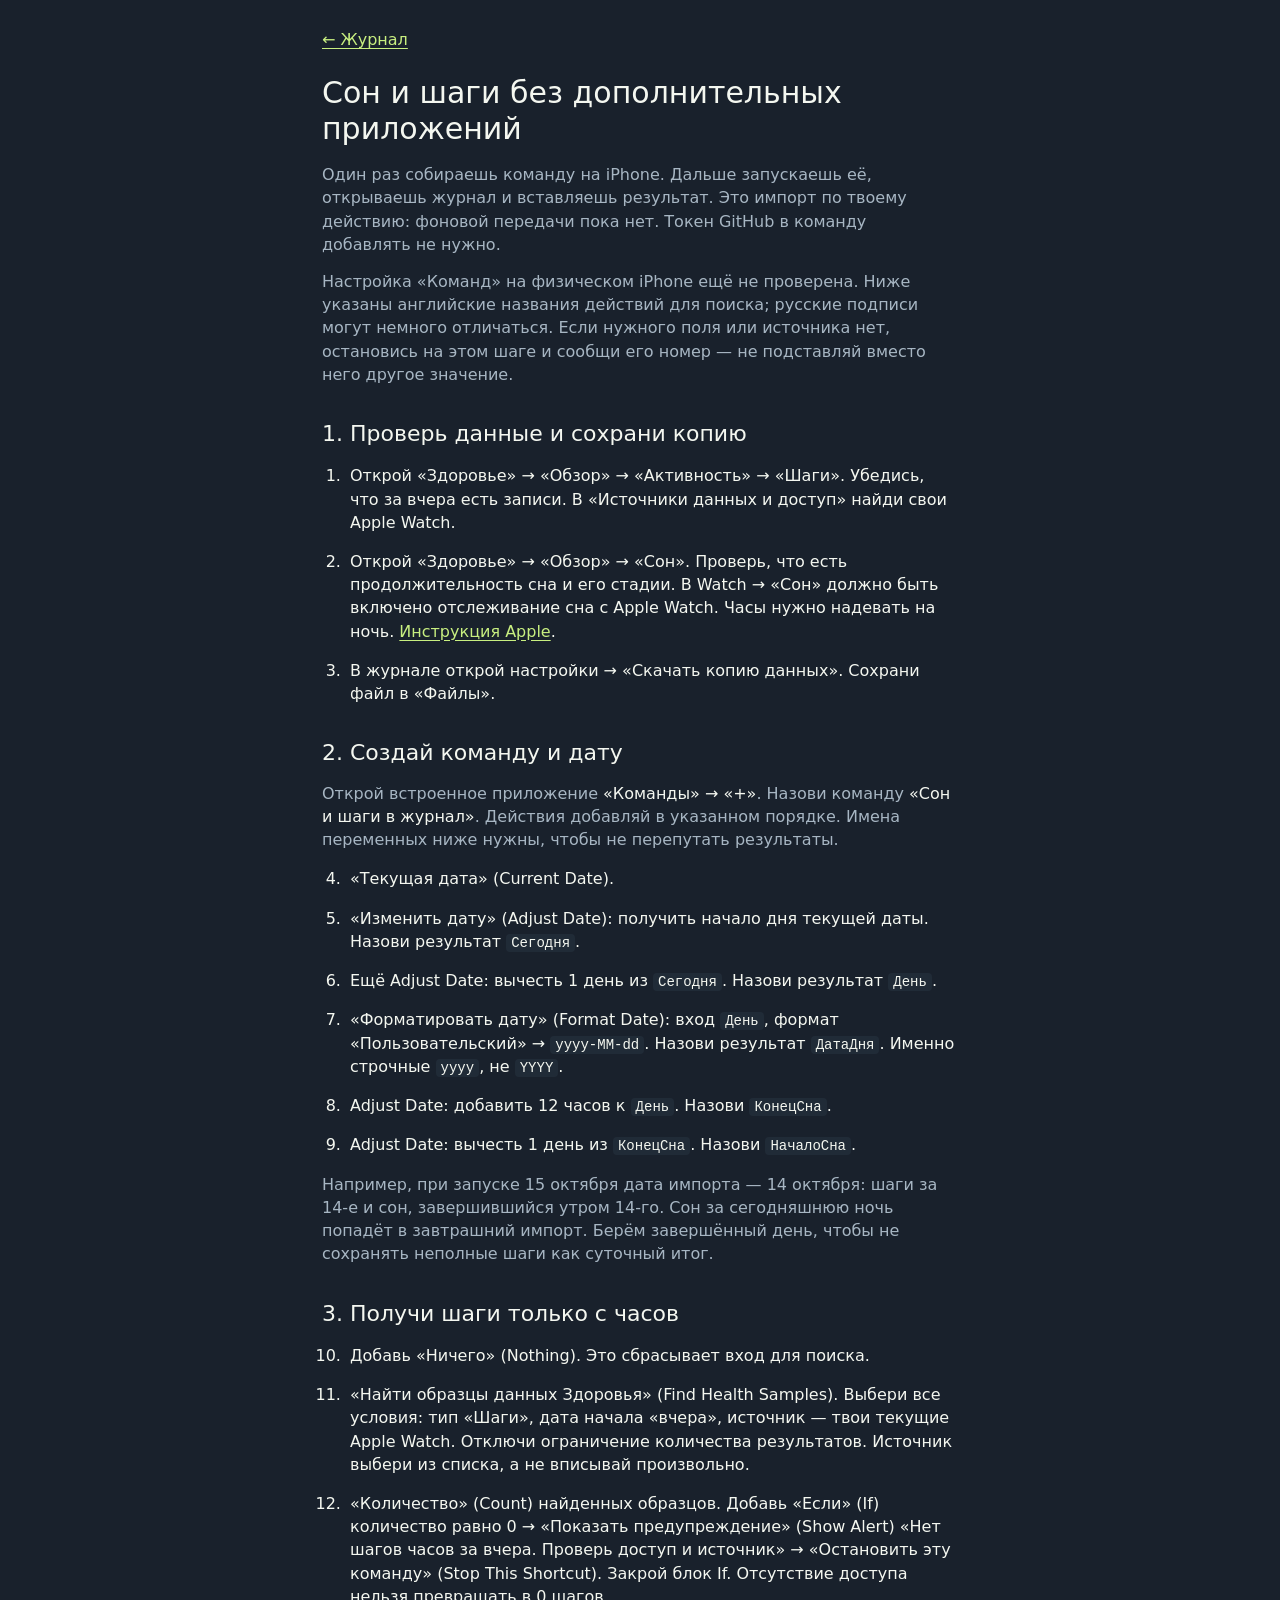
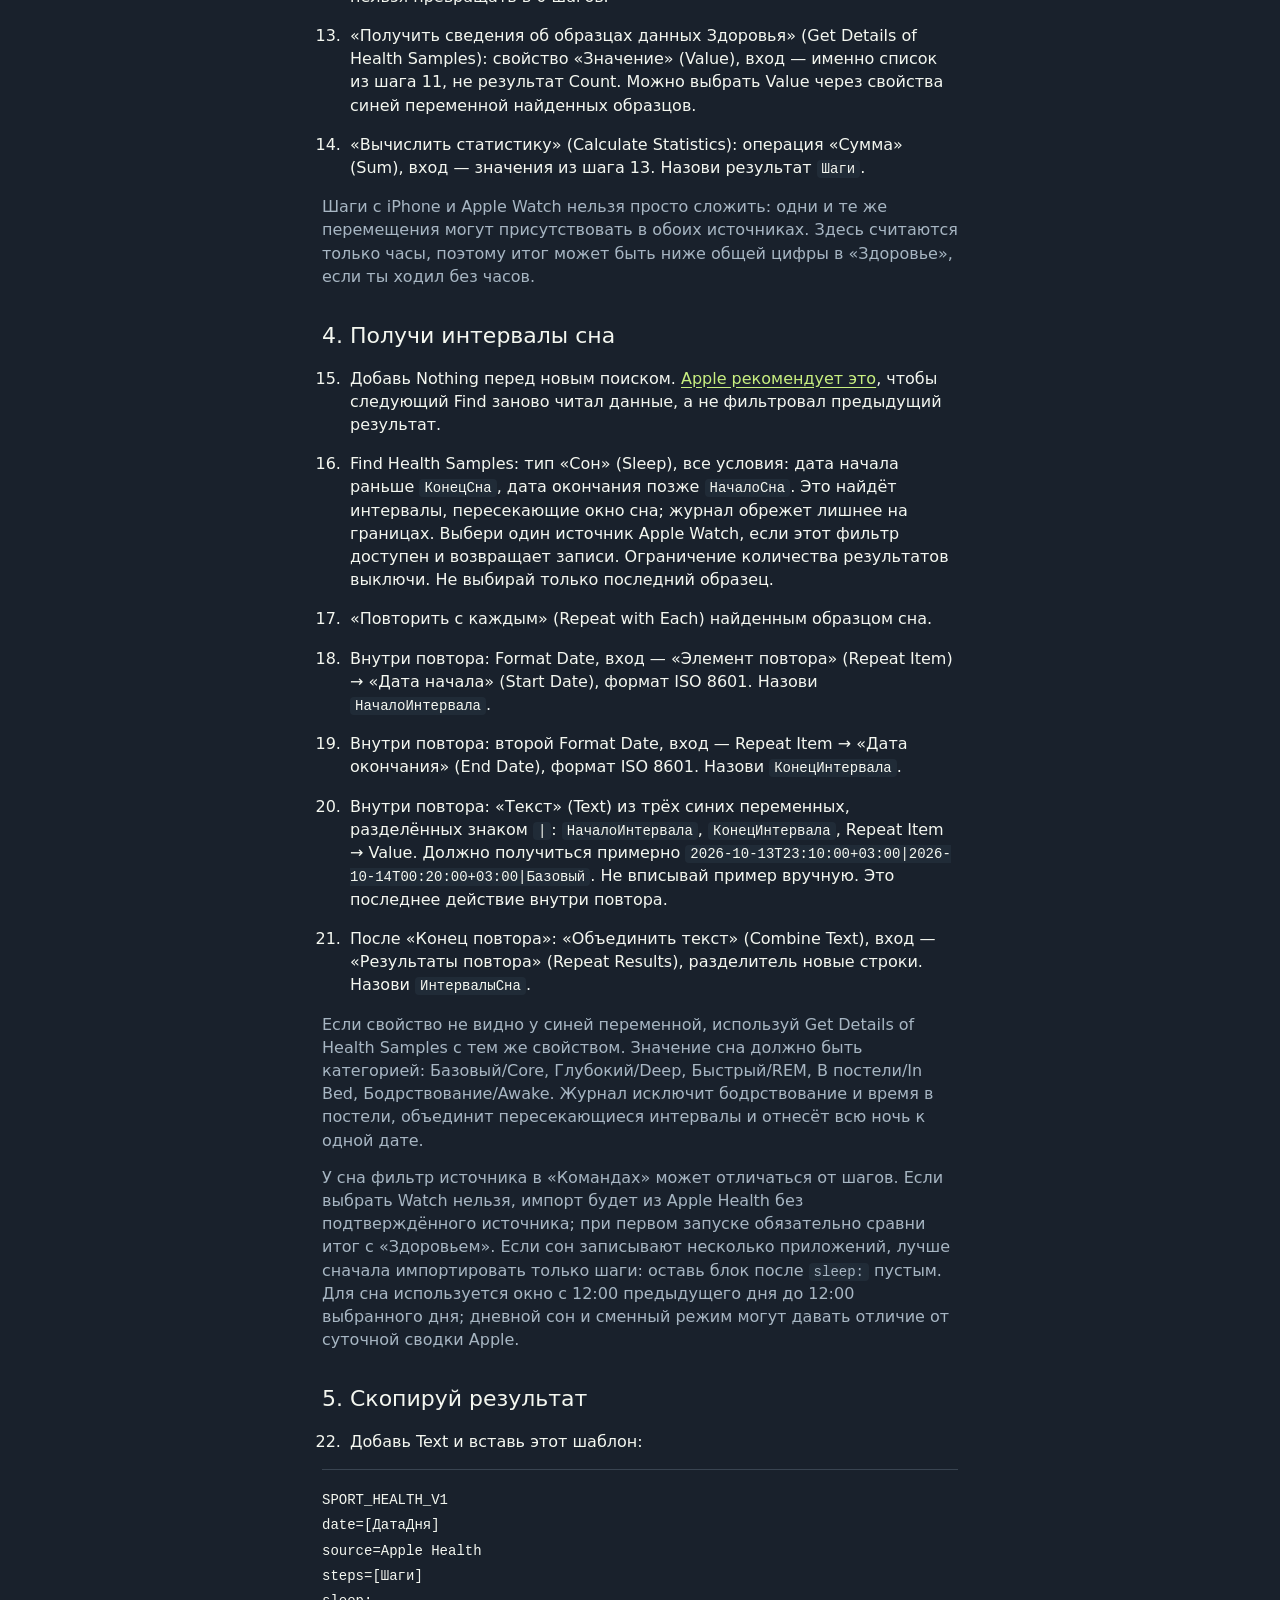
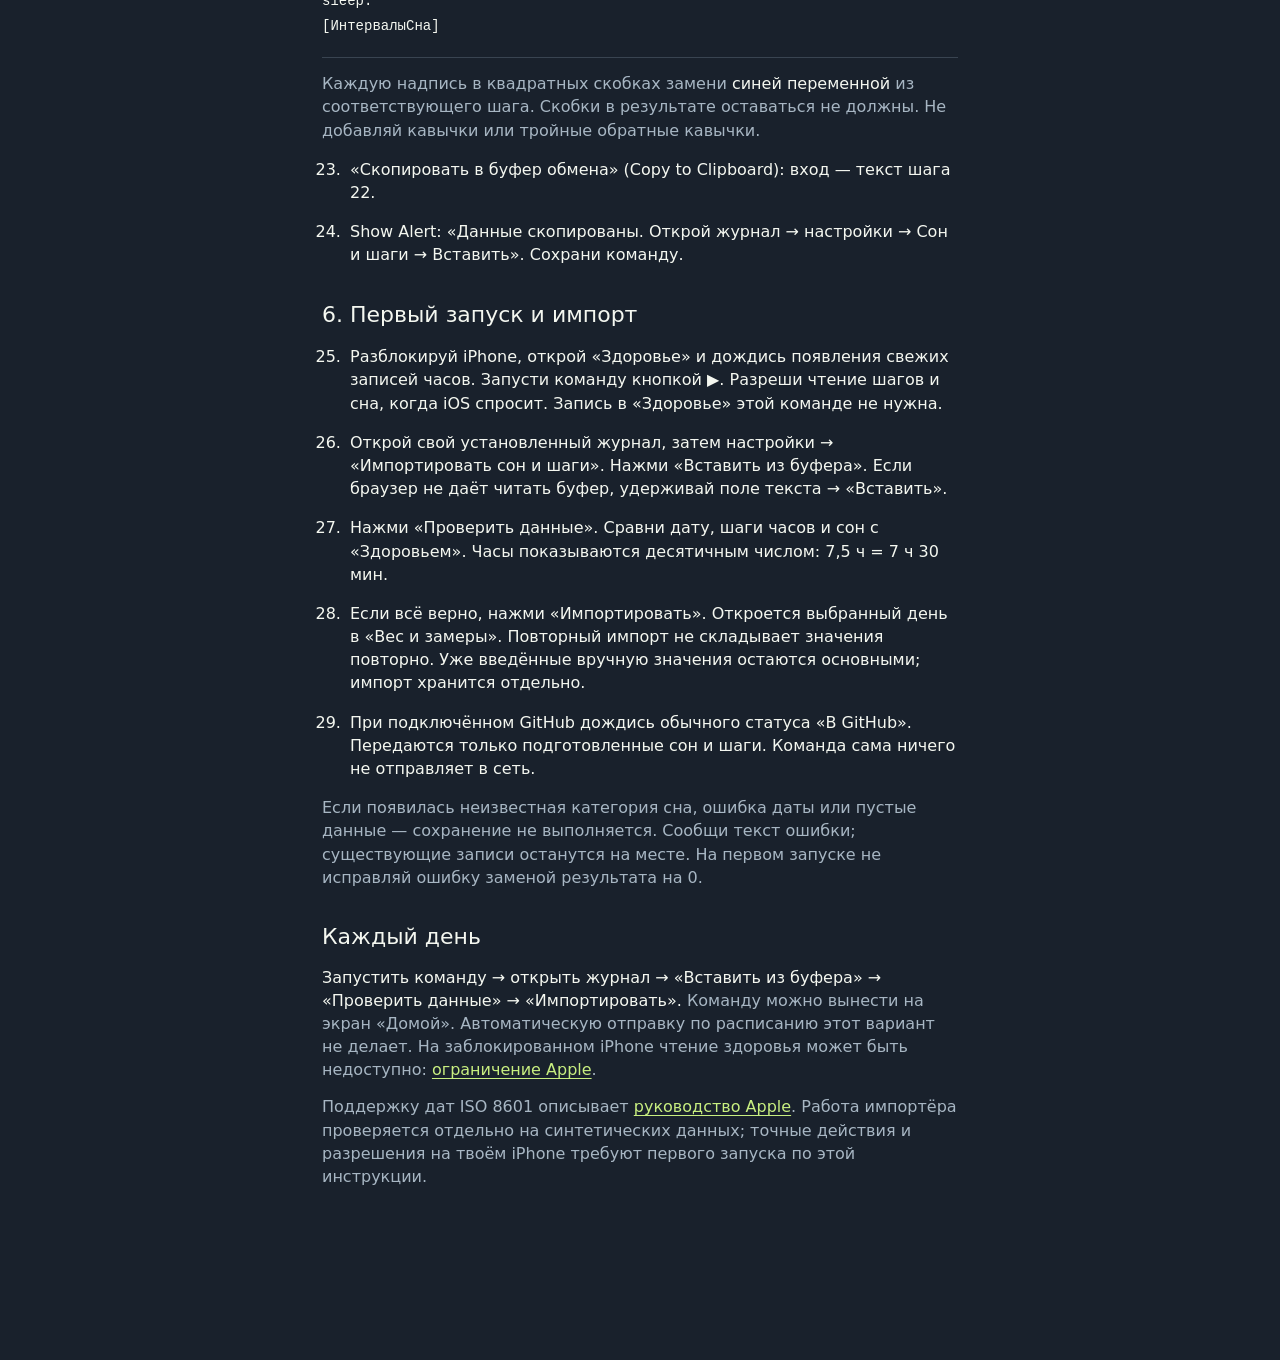
==== health-setup.html @ 88992aed "Add reviewed Apple Health sleep and steps import with iPhone setup guide" ====
<!doctype html>
<html lang="ru">
<head>
<meta charset="utf-8">
<meta name="viewport" content="width=device-width,initial-scale=1,viewport-fit=cover">
<meta name="theme-color" content="#19212c">
<meta name="referrer" content="no-referrer">
<meta http-equiv="Content-Security-Policy" content="default-src 'self'; script-src 'none'; style-src 'self'; img-src 'self'; base-uri 'none'; form-action 'none'">
<title>Сон и шаги · настройка команды</title>
<link rel="stylesheet" href="app.css?v=8">
<link rel="stylesheet" href="health-setup.css?v=8">
</head>
<body>
<main class="setup-guide">
<a href="./">← Журнал</a>
<h1>Сон и шаги без дополнительных приложений</h1>
<p>Один раз собираешь команду на iPhone. Дальше запускаешь её, открываешь журнал и вставляешь результат. Это импорт по твоему действию: фоновой передачи пока нет. Токен GitHub в команду добавлять не нужно.</p>
<p>Настройка «Команд» на физическом iPhone ещё не проверена. Ниже указаны английские названия действий для поиска; русские подписи могут немного отличаться. Если нужного поля или источника нет, остановись на этом шаге и сообщи его номер — не подставляй вместо него другое значение.</p>

<h2>1. Проверь данные и сохрани копию</h2>
<ol>
<li>Открой <b>«Здоровье» → «Обзор» → «Активность» → «Шаги»</b>. Убедись, что за вчера есть записи. В «Источники данных и доступ» найди свои Apple Watch.</li>
<li>Открой <b>«Здоровье» → «Обзор» → «Сон»</b>. Проверь, что есть продолжительность сна и его стадии. В <b>Watch → «Сон»</b> должно быть включено отслеживание сна с Apple Watch. Часы нужно надевать на ночь. <a href="https://support.apple.com/108906" target="_blank" rel="noopener noreferrer">Инструкция Apple</a>.</li>
<li>В журнале открой <b>настройки → «Скачать копию данных»</b>. Сохрани файл в «Файлы».</li>
</ol>

<h2>2. Создай команду и дату</h2>
<p>Открой встроенное приложение <b>«Команды» → «+»</b>. Назови команду <b>«Сон и шаги в журнал»</b>. Действия добавляй в указанном порядке. Имена переменных ниже нужны, чтобы не перепутать результаты.</p>
<ol start="4">
<li><b>«Текущая дата» (Current Date)</b>.</li>
<li><b>«Изменить дату» (Adjust Date)</b>: получить <b>начало дня</b> текущей даты. Назови результат <code>Сегодня</code>.</li>
<li>Ещё <b>Adjust Date</b>: вычесть <b>1 день</b> из <code>Сегодня</code>. Назови результат <code>День</code>.</li>
<li><b>«Форматировать дату» (Format Date)</b>: вход <code>День</code>, формат <b>«Пользовательский» → <code>yyyy-MM-dd</code></b>. Назови результат <code>ДатаДня</code>. Именно строчные <code>yyyy</code>, не <code>YYYY</code>.</li>
<li><b>Adjust Date</b>: добавить <b>12 часов</b> к <code>День</code>. Назови <code>КонецСна</code>.</li>
<li><b>Adjust Date</b>: вычесть <b>1 день</b> из <code>КонецСна</code>. Назови <code>НачалоСна</code>.</li>
</ol>
<p>Например, при запуске 15 октября дата импорта — 14 октября: шаги за 14-е и сон, завершившийся утром 14-го. Сон за сегодняшнюю ночь попадёт в завтрашний импорт. Берём завершённый день, чтобы не сохранять неполные шаги как суточный итог.</p>

<h2>3. Получи шаги только с часов</h2>
<ol start="10">
<li>Добавь <b>«Ничего» (Nothing)</b>. Это сбрасывает вход для поиска.</li>
<li><b>«Найти образцы данных Здоровья» (Find Health Samples)</b>. Выбери <b>все</b> условия: тип <b>«Шаги»</b>, дата начала <b>«вчера»</b>, источник — <b>твои текущие Apple Watch</b>. Отключи ограничение количества результатов. Источник выбери из списка, а не вписывай произвольно.</li>
<li><b>«Количество» (Count)</b> найденных образцов. Добавь <b>«Если» (If)</b> количество равно 0 → <b>«Показать предупреждение» (Show Alert)</b> «Нет шагов часов за вчера. Проверь доступ и источник» → <b>«Остановить эту команду» (Stop This Shortcut)</b>. Закрой блок If. Отсутствие доступа нельзя превращать в 0 шагов.</li>
<li><b>«Получить сведения об образцах данных Здоровья» (Get Details of Health Samples)</b>: свойство <b>«Значение» (Value)</b>, вход — именно список из шага 11, не результат Count. Можно выбрать Value через свойства синей переменной найденных образцов.</li>
<li><b>«Вычислить статистику» (Calculate Statistics)</b>: операция <b>«Сумма» (Sum)</b>, вход — значения из шага 13. Назови результат <code>Шаги</code>.</li>
</ol>
<p>Шаги с iPhone и Apple Watch нельзя просто сложить: одни и те же перемещения могут присутствовать в обоих источниках. Здесь считаются только часы, поэтому итог может быть ниже общей цифры в «Здоровье», если ты ходил без часов.</p>

<h2>4. Получи интервалы сна</h2>
<ol start="15">
<li>Добавь <b>Nothing</b> перед новым поиском. <a href="https://support.apple.com/guide/shortcuts/add-filter-parameters-apdbdab3433f/ios" target="_blank" rel="noopener noreferrer">Apple рекомендует это</a>, чтобы следующий Find заново читал данные, а не фильтровал предыдущий результат.</li>
<li><b>Find Health Samples</b>: тип <b>«Сон» (Sleep)</b>, <b>все</b> условия: дата начала раньше <code>КонецСна</code>, дата окончания позже <code>НачалоСна</code>. Это найдёт интервалы, пересекающие окно сна; журнал обрежет лишнее на границах. Выбери один источник Apple Watch, <b>если этот фильтр доступен и возвращает записи</b>. Ограничение количества результатов выключи. Не выбирай только последний образец.</li>
<li><b>«Повторить с каждым» (Repeat with Each)</b> найденным образцом сна.</li>
<li>Внутри повтора: <b>Format Date</b>, вход — <b>«Элемент повтора» (Repeat Item) → «Дата начала» (Start Date)</b>, формат <b>ISO 8601</b>. Назови <code>НачалоИнтервала</code>.</li>
<li>Внутри повтора: второй <b>Format Date</b>, вход — <b>Repeat Item → «Дата окончания» (End Date)</b>, формат <b>ISO 8601</b>. Назови <code>КонецИнтервала</code>.</li>
<li>Внутри повтора: <b>«Текст» (Text)</b> из трёх синих переменных, разделённых знаком <code>|</code>: <code>НачалоИнтервала</code>, <code>КонецИнтервала</code>, <b>Repeat Item → Value</b>. Должно получиться примерно <code>2026-10-13T23:10:00+03:00|2026-10-14T00:20:00+03:00|Базовый</code>. Не вписывай пример вручную. Это последнее действие внутри повтора.</li>
<li>После «Конец повтора»: <b>«Объединить текст» (Combine Text)</b>, вход — <b>«Результаты повтора» (Repeat Results)</b>, разделитель <b>новые строки</b>. Назови <code>ИнтервалыСна</code>.</li>
</ol>
<p>Если свойство не видно у синей переменной, используй Get Details of Health Samples с тем же свойством. Значение сна должно быть категорией: Базовый/Core, Глубокий/Deep, Быстрый/REM, В постели/In Bed, Бодрствование/Awake. Журнал исключит бодрствование и время в постели, объединит пересекающиеся интервалы и отнесёт всю ночь к одной дате.</p>
<p>У сна фильтр источника в «Командах» может отличаться от шагов. Если выбрать Watch нельзя, импорт будет из Apple Health без подтверждённого источника; при первом запуске обязательно сравни итог с «Здоровьем». Если сон записывают несколько приложений, лучше сначала импортировать только шаги: оставь блок после <code>sleep:</code> пустым. Для сна используется окно с 12:00 предыдущего дня до 12:00 выбранного дня; дневной сон и сменный режим могут давать отличие от суточной сводки Apple.</p>

<h2>5. Скопируй результат</h2>
<ol start="22">
<li>Добавь <b>Text</b> и вставь этот шаблон:</li>
</ol>
<pre>SPORT_HEALTH_V1
date=[ДатаДня]
source=Apple Health
steps=[Шаги]
sleep:
[ИнтервалыСна]</pre>
<p>Каждую надпись в квадратных скобках замени <b>синей переменной</b> из соответствующего шага. Скобки в результате оставаться не должны. Не добавляй кавычки или тройные обратные кавычки.</p>
<ol start="23">
<li><b>«Скопировать в буфер обмена» (Copy to Clipboard)</b>: вход — текст шага 22.</li>
<li><b>Show Alert</b>: «Данные скопированы. Открой журнал → настройки → Сон и шаги → Вставить». Сохрани команду.</li>
</ol>

<h2>6. Первый запуск и импорт</h2>
<ol start="25">
<li>Разблокируй iPhone, открой «Здоровье» и дождись появления свежих записей часов. Запусти команду кнопкой ▶. Разреши чтение шагов и сна, когда iOS спросит. Запись в «Здоровье» этой команде не нужна.</li>
<li>Открой <b>свой установленный журнал</b>, затем <b>настройки → «Импортировать сон и шаги»</b>. Нажми <b>«Вставить из буфера»</b>. Если браузер не даёт читать буфер, удерживай поле текста → «Вставить».</li>
<li>Нажми <b>«Проверить данные»</b>. Сравни дату, шаги часов и сон с «Здоровьем». Часы показываются десятичным числом: <b>7,5 ч = 7 ч 30 мин</b>.</li>
<li>Если всё верно, нажми <b>«Импортировать»</b>. Откроется выбранный день в «Вес и замеры». Повторный импорт не складывает значения повторно. Уже введённые вручную значения остаются основными; импорт хранится отдельно.</li>
<li>При подключённом GitHub дождись обычного статуса <b>«В GitHub»</b>. Передаются только подготовленные сон и шаги. Команда сама ничего не отправляет в сеть.</li>
</ol>
<p>Если появилась неизвестная категория сна, ошибка даты или пустые данные — сохранение не выполняется. Сообщи текст ошибки; существующие записи останутся на месте. На первом запуске не исправляй ошибку заменой результата на 0.</p>

<h2>Каждый день</h2>
<p><b>Запустить команду → открыть журнал → «Вставить из буфера» → «Проверить данные» → «Импортировать».</b> Команду можно вынести на экран «Домой». Автоматическую отправку по расписанию этот вариант не делает. На заблокированном iPhone чтение здоровья может быть недоступно: <a href="https://developer.apple.com/documentation/healthkit/protecting-user-privacy" target="_blank" rel="noopener noreferrer">ограничение Apple</a>.</p>
<p>Поддержку дат ISO 8601 описывает <a href="https://support.apple.com/guide/shortcuts/technical-standards-apdfd459e13d/ios" target="_blank" rel="noopener noreferrer">руководство Apple</a>. Работа импортёра проверяется отдельно на синтетических данных; точные действия и разрешения на твоём iPhone требуют первого запуска по этой инструкции.</p>
</main>
</body>
</html>
---- app.css ----
:root{
  /* Layout: one-column logbook; sticky header with the 8-week cycle strip; tab bar pinned to the bottom */
  --bg:#edf0f3; --surface:#ffffff; --surface-2:#f4f6f9; --ink:#131920; --muted:#596472; --line:#d5dbe2;
  --accent:#1f55c8; --accent-soft:#e2eafb; --on-accent:#ffffff;
  --good:#1b7a44; --good-soft:#e0f2e6; --warn:#94600f; --warn-soft:#faefd9; --bad:#b3362b;
  --seg-intro:#9fb5e8; --seg-main:#1f55c8; --seg-deload:#e0ad4f; --seg-off:#d5dbe2;
  --display:"Fira Sans Extra Condensed","Arial Narrow",system-ui,sans-serif;
  --body:"Golos Text",system-ui,-apple-system,"Segoe UI",Roboto,sans-serif;
  --radius:10px;
  color-scheme:light;
}
@media (prefers-color-scheme: dark){
  :root{
    --bg:#0e1217; --surface:#161b22; --surface-2:#1d232c; --ink:#e6ebf1; --muted:#909bab; --line:#2a323d;
    --accent:#7ea4ff; --accent-soft:#1b2741; --on-accent:#0b1020;
    --good:#58c78b; --good-soft:#14281c; --warn:#e5b45a; --warn-soft:#2b2313; --bad:#ff7d70;
    --seg-intro:#3a4f7d; --seg-main:#7ea4ff; --seg-deload:#b88a35; --seg-off:#2a323d;
    color-scheme:dark;
  }
}
*{box-sizing:border-box}
/* Keep scrolling and pinch zoom, without accidental double-tap zoom on iPhone. */
html{-webkit-text-size-adjust:100%;touch-action:manipulation}
body,button,input,textarea,select,summary{touch-action:manipulation}
body{margin:0;background:var(--bg);color:var(--ink);font-family:var(--body);font-size:15px;line-height:1.45;padding-bottom:calc(72px + env(safe-area-inset-bottom,0px));-webkit-tap-highlight-color:transparent}
h1,h2,h3,p{margin:0}
h2,h3{text-wrap:balance}
button{font:inherit;color:inherit;cursor:pointer}
button:disabled{cursor:default;opacity:.55}
input,textarea,select{font:inherit;font-size:16px;color:var(--ink)}
:focus-visible{outline:2px solid var(--accent);outline-offset:2px}
[hidden]{display:none!important}

.grow{min-width:0;flex:1}
.mt6{margin-top:6px} .mt8{margin-top:8px} .mt12{margin-top:12px}
.ink{color:var(--ink)}

.top{position:sticky;top:0;z-index:5;background:var(--bg);border-bottom:1px solid var(--line);padding-top:env(safe-area-inset-top,0px)}
.top-in{max-width:640px;margin:0 auto;padding-inline:16px;padding-block:10px;display:grid;gap:8px}
.top-row{display:flex;align-items:center;justify-content:space-between;gap:12px}
.top-side{display:flex;align-items:center;gap:8px;min-width:0;max-width:58%}
.cycle-title{font-family:var(--display);font-weight:700;font-size:23px;line-height:1.1;letter-spacing:.01em}
.cycle-sub{color:var(--muted);font-size:13px}
.status{font-size:12px;color:var(--muted);text-align:right;line-height:1.3;min-width:0}
.status.err{color:var(--bad)}
.status.warn{color:var(--warn)}
.gear{flex:none;width:40px;height:40px;border:1px solid var(--line);border-radius:var(--radius);background:var(--surface);color:var(--muted);display:grid;place-items:center}
.gear[aria-pressed="true"]{color:var(--accent);border-color:var(--accent)}
.strip{display:grid;grid-template-columns:repeat(8,minmax(0,1fr));gap:4px}
.strip span{height:8px;border-radius:2px;background:var(--seg-off)}
.strip .intro{background:var(--seg-intro)}
.strip .main{background:var(--seg-main)}
.strip .deload{background:var(--seg-deload)}
.strip .future{opacity:.35}
.strip .now{opacity:1;box-shadow:0 0 0 2px var(--bg),0 0 0 3.5px var(--ink)}

.wrap{max-width:640px;margin:0 auto;padding-inline:16px;padding-block:14px 28px;display:grid;gap:14px}
.panel{background:var(--surface);border:1px solid var(--line);border-radius:var(--radius);padding:14px}
.muted{color:var(--muted)}
.small{font-size:13px}
.sec{font-size:12px;font-weight:600;letter-spacing:.08em;text-transform:uppercase;color:var(--muted);margin-top:8px}
.sec.flush{margin:0 0 8px}
.banner{border-radius:var(--radius);padding:12px 14px;background:var(--warn-soft);color:var(--warn);font-size:14px}
.empty{padding:28px 16px;text-align:center;color:var(--muted)}
.empty b{display:block;color:var(--ink);font-family:var(--display);font-size:20px;font-weight:600;margin-bottom:4px}

.datebar{display:grid;grid-template-columns:44px minmax(0,1fr) 44px;align-items:center;gap:8px}
.icon-btn{height:44px;border:1px solid var(--line);background:var(--surface);border-radius:var(--radius);font-size:22px;line-height:1}
.datebar .d{text-align:center;min-width:0;min-height:44px;padding:4px 8px;border:1px solid transparent;border-radius:var(--radius);background:none}
.datebar .d[aria-expanded="true"]{background:var(--accent-soft);border-color:var(--accent)}
.datebar .d b{display:block;font-family:var(--display);font-weight:600;font-size:21px;line-height:1.15}
.datebar .d b::after{content:"";display:inline-block;width:7px;height:7px;margin-left:8px;vertical-align:4px;border:solid var(--accent);border-width:0 1.5px 1.5px 0;transform:rotate(45deg)}
.datebar .d[aria-expanded="true"] b::after{transform:rotate(225deg)}
.datebar .d span{font-size:12px;color:var(--muted)}
.calendar{padding:10px;display:grid;gap:8px}
.calendar-head{display:grid;grid-template-columns:44px minmax(0,1fr) 44px;align-items:center;gap:6px}
.calendar-head h2{text-align:center;font-size:16px;font-weight:600;text-transform:capitalize}
.calendar-week,.calendar-days{display:grid;grid-template-columns:repeat(7,minmax(0,1fr));gap:2px}
.calendar-week span{text-align:center;font-size:12px;color:var(--muted);padding:4px 0}
.calendar-day{min-width:0;min-height:44px;padding:4px 0;border:1px solid transparent;border-radius:8px;background:var(--surface-2);font-size:16px;font-variant-numeric:tabular-nums}
.calendar-day[aria-current="date"]{border-color:var(--accent);font-weight:600}
.calendar-day[aria-pressed="true"]{background:var(--accent);border-color:var(--accent);color:var(--on-accent);font-weight:600}
.calendar-foot{display:flex;justify-content:space-between;gap:8px}
.calendar-foot button{min-height:44px}

.field{display:grid;gap:4px;min-width:0}
.field label{font-size:11.5px;font-weight:600;letter-spacing:.06em;text-transform:uppercase;color:var(--muted)}
.big{width:100%;min-width:0;font-family:var(--display);font-weight:600;font-size:24px;line-height:1.1;font-variant-numeric:tabular-nums;padding:8px 10px;border:1px solid var(--line);border-radius:8px;background:var(--surface-2)}
.big::placeholder,.cell::placeholder{color:var(--muted);opacity:.6}
.txt{width:100%;min-width:0;font-size:16px;padding:10px;border:1px solid var(--line);border-radius:8px;background:var(--surface-2)}
.quick{display:grid;grid-template-columns:repeat(2,minmax(0,1fr));gap:12px}
.quick3{display:grid;grid-template-columns:repeat(3,minmax(0,1fr));gap:10px}
.quick3 .big{font-size:22px;padding:8px}
.run{display:grid;grid-template-columns:repeat(3,minmax(0,1fr));gap:10px}
.form{display:grid;gap:12px}
.row{display:flex;flex-wrap:wrap;gap:8px;align-items:center}
textarea{width:100%;min-width:0;padding:10px;border:1px solid var(--line);border-radius:8px;background:var(--surface);font-size:16px;resize:vertical}

.chips{display:flex;flex-wrap:wrap;gap:6px}
.chip{border:1px solid var(--line);background:var(--surface);border-radius:999px;padding:7px 13px;font-size:14px;font-weight:500}
.chip small{color:var(--muted);font-weight:400}
.chip[aria-pressed="true"]{background:var(--ink);border-color:var(--ink);color:var(--bg)}
.chip[aria-pressed="true"] small{color:var(--bg);opacity:.75}
.phase-hint{font-size:13.5px;color:var(--muted)}
.phase-hint b{color:var(--ink);font-weight:600}

.ses-head{display:flex;align-items:baseline;justify-content:space-between;gap:12px;flex-wrap:wrap}
.ses-head h2{font-family:var(--display);font-weight:700;font-size:26px;line-height:1.1}
.ses-head span{color:var(--muted);font-size:13.5px}
.exlist{list-style:none;margin:0;padding:0;background:var(--surface);border:1px solid var(--line);border-radius:var(--radius)}
.ex{padding:14px;display:grid;gap:8px}
.ex + .ex{border-top:1px solid var(--line)}
.ex-top{display:grid;grid-template-columns:30px minmax(0,1fr);gap:8px;align-items:start}
.ex-n{font-family:var(--display);font-weight:700;font-size:22px;line-height:1.05;color:var(--accent);font-variant-numeric:tabular-nums}
.ex-name h3{font-size:16px;font-weight:600;line-height:1.3}
.target{font-size:13px;color:var(--muted);font-variant-numeric:tabular-nums}
.tag{font-size:11px;font-weight:600;letter-spacing:.06em;text-transform:uppercase;color:var(--accent);margin-top:2px}
.last{font-size:12.5px;color:var(--muted);font-variant-numeric:tabular-nums}
.hint{font-size:13px;padding:6px 10px;border-radius:8px;background:var(--surface-2);color:var(--ink);justify-self:start}
.hint.up{background:var(--good-soft);color:var(--good);font-weight:500}
.hint.hold{background:var(--warn-soft);color:var(--warn)}
.sets{display:grid;gap:6px}
.set{display:grid;grid-template-columns:22px minmax(0,1fr) auto minmax(0,1fr) auto;align-items:center;gap:6px}
.set.nw{grid-template-columns:22px minmax(0,1fr) auto}
.set-n{font-size:12px;color:var(--muted);text-align:center;font-variant-numeric:tabular-nums}
.cell{width:100%;min-width:0;font-family:var(--display);font-weight:600;font-size:21px;font-variant-numeric:tabular-nums;text-align:center;padding:7px 6px;border:1px solid var(--line);border-radius:8px;background:var(--surface-2)}
.unit{font-size:12.5px;color:var(--muted);white-space:nowrap}
.ex-foot{display:flex;align-items:center;justify-content:space-between;gap:10px;flex-wrap:wrap}
.btn{border:0;background:var(--accent);color:var(--on-accent);padding:10px 16px;border-radius:8px;font-size:15px;font-weight:600}
.btn-ghost{border:1px dashed var(--line);background:none;color:var(--accent);padding:6px 12px;border-radius:8px;font-size:14px;font-weight:500}
.alt{font-size:12.5px;color:var(--muted)}
.tag.swapped{color:var(--warn)}
.swaps{margin-top:2px}
.extra{list-style:none;margin:8px 0 0;padding:0;display:grid}
.extra li{display:flex;align-items:center;justify-content:space-between;gap:10px;padding:8px 0;border-bottom:1px solid var(--line);font-size:14px}
.extra li:last-child{border-bottom:0}
.x-text{min-width:0;overflow-wrap:anywhere}
.x-text small{display:block;font-size:12px;color:var(--muted)}
.x-del{flex:none;width:34px;height:34px;border:1px solid var(--line);border-radius:8px;background:var(--surface-2);color:var(--muted);font-size:18px;line-height:1}

.tiles{display:grid;grid-template-columns:repeat(2,minmax(0,1fr));gap:8px}
@media (min-width:600px){ .tiles{grid-template-columns:repeat(4,minmax(0,1fr))} }
.cue{font-size:12.5px;line-height:1.4;color:var(--muted);border-left:2px solid var(--line);padding-left:8px}
.after{font-size:13.5px;color:var(--muted)}
.after b{color:var(--ink)}
.tile{background:var(--surface);border:1px solid var(--line);border-radius:var(--radius);padding:10px 12px;min-width:0}
.tile span{display:block;font-size:11.5px;letter-spacing:.04em;color:var(--muted)}
.tile b{display:block;font-family:var(--display);font-weight:700;font-size:26px;line-height:1.15;font-variant-numeric:tabular-nums}
.tile .good{color:var(--good)} .tile .bad{color:var(--bad)}
.chart{width:100%;height:auto;display:block}
.ch-grid{stroke:var(--line);stroke-width:1}
.ch-lbl{fill:var(--muted);font-size:11px;font-family:var(--body)}
.ch-dot{fill:var(--muted);opacity:.55}
.ch-avg{stroke:var(--accent);stroke-width:2.5;fill:none}
.ch-end{fill:var(--accent)}
.ch-endlbl{fill:var(--ink);font-size:12px;font-weight:600;font-family:var(--body)}
.legend{display:flex;gap:14px;flex-wrap:wrap;font-size:12px;color:var(--muted)}
.legend i{display:inline-block;width:14px;height:3px;background:var(--accent);vertical-align:middle;margin-right:5px;border-radius:2px}
.legend i.dot{width:7px;height:7px;border-radius:50%;background:var(--muted);opacity:.55}

.tbl{overflow-x:auto}
table{width:100%;border-collapse:collapse;font-variant-numeric:tabular-nums}
th,td{text-align:left;padding:8px 6px;border-bottom:1px solid var(--line);font-size:14px;vertical-align:top}
th{font-size:11.5px;color:var(--muted);font-weight:600;text-transform:uppercase;letter-spacing:.05em}
tr:last-child td{border-bottom:0}
td .sub{display:block;font-size:12px;color:var(--muted)}
.good-t{color:var(--good)} .bad-t{color:var(--bad)}
select{width:100%;padding:10px;border:1px solid var(--line);border-radius:8px;background:var(--surface);font-size:16px}
.list{list-style:none;margin:0;padding:0}
.list li{display:flex;justify-content:space-between;gap:12px;padding:9px 0;border-bottom:1px solid var(--line);font-size:14px}
.list li:last-child{border-bottom:0}
.list li span:last-child{color:var(--muted);text-align:right}

.phases{display:grid;grid-template-columns:2fr 5fr 1fr;gap:4px}
.phases div{border-radius:6px;padding:8px;font-size:12.5px;min-width:0}
.phases .intro{background:var(--accent-soft)}
.phases .main{background:var(--accent);color:var(--on-accent)}
.phases .deload{background:var(--warn-soft);color:var(--warn)}
.phases b{display:block;font-family:var(--display);font-size:16px;font-weight:600}
.rules{margin:0;padding-left:20px;display:grid;gap:6px;font-size:14px}
code{font-size:13px;background:var(--surface-2);padding:1px 5px;border-radius:4px;overflow-wrap:anywhere}

.tabs{position:fixed;left:0;right:0;bottom:0;z-index:6;background:var(--surface);border-top:1px solid var(--line);padding-bottom:env(safe-area-inset-bottom,0px)}
.tabs-in{max-width:640px;margin:0 auto;display:grid;grid-template-columns:repeat(5,minmax(0,1fr))}
.tabs button{border:0;background:none;color:var(--muted);font-size:13px;font-weight:600;padding:16px 2px;min-height:54px}

/* food */
.nut-sum{display:grid;gap:10px}
.meter{display:grid;gap:5px}
.meter-top{display:flex;align-items:baseline;gap:6px;font-size:13px}
.meter-top span:first-child{flex:1;color:var(--muted)}
.meter-top b{font-family:var(--display);font-size:20px;font-weight:700;font-variant-numeric:tabular-nums}
.meter-track{height:8px;border-radius:4px;background:var(--surface-2);border:1px solid var(--line);overflow:hidden}
.meter-track i{display:block;height:100%;width:0;background:var(--accent);border-radius:4px}
.meter-track i.over{background:var(--warn)}
.meals{list-style:none;margin:0;padding:0;background:var(--surface);border:1px solid var(--line);border-radius:var(--radius)}
.meal{padding:14px;display:grid;gap:8px}
.meal + .meal{border-top:1px solid var(--line)}
.meal h3,.panel h3{font-family:var(--display);font-size:21px;font-weight:700;line-height:1.1}
.opts{display:grid;gap:6px}
.opt{display:grid;gap:2px;text-align:left;border:1px solid var(--line);background:var(--surface-2);border-radius:8px;padding:9px 11px;font-size:14px;line-height:1.35}
.opt small{color:var(--muted);font-size:12px;font-variant-numeric:tabular-nums}
.opt[aria-pressed="true"]{border-color:var(--good);background:var(--good-soft)}
.opt[aria-pressed="true"] small{color:var(--good)}
.other{display:grid;gap:8px;padding-top:2px}
.two{display:grid;grid-template-columns:repeat(2,minmax(0,1fr));gap:8px}
.supps{list-style:none;margin:8px 0 0;padding:0;display:grid}
.supps li{padding:8px 0;border-bottom:1px solid var(--line)}
.supps li:last-child{border-bottom:0}
.check{display:grid;grid-template-columns:26px minmax(0,1fr);gap:10px;align-items:start;width:100%;text-align:left;border:0;background:none;padding:2px 0;font-size:14px}
.check .box{width:22px;height:22px;border:2px solid var(--line);border-radius:6px;margin-top:1px}
.check[aria-pressed="true"] .box{background:var(--good);border-color:var(--good);box-shadow:inset 0 0 0 3px var(--surface)}
.check em{font-style:normal;font-size:12px;color:var(--muted)}
.s-when{display:block;font-size:12.5px;color:var(--muted)}
details{margin:4px 0 0 36px}
summary{font-size:12.5px;color:var(--accent);cursor:pointer}
details p{margin-top:4px}
.week7{display:grid;grid-template-columns:repeat(7,minmax(0,1fr));gap:4px}
.w7{display:grid;justify-items:center;gap:2px;padding:6px 2px;border-radius:6px;background:var(--surface-2);font-variant-numeric:tabular-nums;min-width:0}
.w7 span{font-size:11px;color:var(--muted);white-space:nowrap}
.w7 b{font-family:var(--display);font-size:17px;font-weight:600}
.w7 small{font-size:10px;color:var(--warn);white-space:nowrap;overflow:hidden;max-width:100%}
.w7.full{background:var(--good-soft)} .w7.full b{color:var(--good)}
.w7.most{background:var(--accent-soft)}
.w7.low{background:var(--warn-soft)} .w7.low b{color:var(--warn)}
.tabs button[aria-selected="true"]{color:var(--accent);box-shadow:inset 0 2.5px 0 var(--accent)}

@media (max-width:380px){
  .run{grid-template-columns:repeat(2,minmax(0,1fr))}
}
@media (prefers-reduced-motion:reduce){*{transition:none!important;animation:none!important}}

/* Night Lime: one continuous journal, with the existing data and editing controls. */
:root{
  --bg:#19212c;--surface:#19212c;--surface-2:#202b37;--ink:#f4f7f0;--muted:#a7b6c3;--line:#394451;
  --accent:#c8ef80;--accent-soft:#303d2b;--on-accent:#213014;
  --good:#c8ef80;--good-soft:#303d2b;--warn:#f0c38e;--warn-soft:#3b3024;--bad:#ffaaa5;
  --seg-intro:#9cb479;--seg-main:#c8ef80;--seg-deload:#f0c38e;--seg-off:#394451;
  --display:system-ui,-apple-system,"Segoe UI",sans-serif;--body:system-ui,-apple-system,"Segoe UI",sans-serif;
  color-scheme:dark;
}
body{font-size:16px;padding-bottom:calc(90px + env(safe-area-inset-bottom,0px))}
.top-in,.wrap,.tabs-in{max-width:600px}
.top-in{padding:10px 22px;gap:0}
.top{position:relative}
.cycle-title{font-size:14px;line-height:1.4;font-weight:500;letter-spacing:.02em;color:var(--accent)}
.cycle-sub{font-size:11px;line-height:1.4;margin-top:2px}
.top-side{max-width:52%;gap:3px}
.status{font-size:11px;overflow-wrap:anywhere;display:-webkit-box;-webkit-line-clamp:3;-webkit-box-orient:vertical;overflow:hidden}
.gear{width:44px;height:44px;border:0;border-radius:0;background:none}
.strip{display:none}
.wrap{padding:22px 22px 32px;gap:22px}
.panel{border:0;border-radius:0;padding:16px 0;background:none;border-bottom:1px solid var(--line)}
.panel h3,.meal h3{font-size:18px;line-height:1.3;font-weight:500}
.ses-head h2{font-size:28px;font-weight:500;letter-spacing:-.7px}
.ses-head span{font-size:12px}
.sec{font-size:12px;font-weight:500;letter-spacing:.04em;text-transform:none}
.icon-btn{display:grid;place-items:center;width:44px;border:0;background:none;border-radius:0}
.datebar{border-bottom:1px solid var(--line);padding-bottom:15px;gap:4px}
.datebar .d{padding:4px 0;border:0;border-radius:0}
.datebar .d b{font-size:17px;font-weight:500;display:flex;justify-content:center;align-items:center;gap:8px}
.datebar .d b::after{display:none}
.datebar .d svg{width:17px;height:17px;color:var(--muted);flex:none}
.datebar .d span{display:block;margin-top:3px}
.datebar .d[aria-expanded="true"]{background:none;color:var(--accent)}
.calendar{padding:4px 0 18px;margin-inline:-10px;border-bottom:1px solid var(--line);gap:6px}
.calendar-day{background:none;border-radius:50%;border-color:transparent}
.calendar-day[aria-current="date"]{border-color:var(--line)}
.calendar-day[aria-pressed="true"]{border-color:var(--accent)}
.chips{gap:4px 15px}
.chip{min-height:44px;border:0;border-radius:0;background:none;padding:8px 0;color:var(--muted);font-size:14px}
.chip[aria-pressed="true"]{color:var(--accent);background:none;border-bottom:2px solid var(--accent)}
.chip[aria-pressed="true"] small{color:var(--muted);opacity:1}
.field label{font-size:12px;font-weight:400;letter-spacing:0;text-transform:none}
.big,.txt,.cell,textarea,select{min-height:44px;border:0;border-bottom:1px solid var(--line);border-radius:0;background:none;padding:9px 2px;font-weight:400}
.big{font-size:24px}
.txt,textarea,select{font-size:16px}
select{background:var(--bg)}
.quick3 .big{padding:8px 2px}
.exlist,.meals{background:none;border:0;border-radius:0}
.ex{padding:22px 0;gap:11px;border-top:1px solid var(--line)}
.ex-top{grid-template-columns:24px minmax(0,1fr);gap:7px}
.ex-n{font-size:16px;font-weight:400;line-height:1.3}
.ex-name h3{font-weight:500;font-size:17px}
.target,.last{font-size:12px}
.hint{padding:5px 0;background:none;border-radius:0;font-size:13px}
.hint.up,.hint.hold{background:none;font-weight:400}
.cue{font-size:12px}
.set{gap:7px;min-height:50px}
.cell{font-size:22px;min-height:46px;padding:7px 2px}
.btn{font-weight:500;min-height:48px;border-radius:8px}
.btn-ghost,.text-button{min-height:44px;border:0;border-radius:0;padding:8px 0;background:none;color:var(--accent);font-size:14px;font-weight:400}
.btn-ghost + .btn-ghost{margin-left:10px}
.row{gap:8px 18px}
.ex-foot{gap:16px}
.opt{border:0;border-bottom:1px solid var(--line);border-radius:0;background:none;padding:12px 0;min-height:44px}
.opt[aria-pressed="true"]{background:none;border-color:var(--accent);color:var(--accent)}
.meal{padding:20px 0;gap:12px}
.meal-options{margin:0}
.meal-options summary{min-height:44px;padding:12px 0;color:var(--muted)}
.meal-options .opts{margin-top:4px}
.meal-selected{font-size:14px;color:var(--ink)}
.other{gap:14px}
.meter-top b{font-weight:500;font-size:24px}
.meter-track{height:4px;border:0;background:var(--surface-2)}
.meter-track i{border-radius:0}
.nut-sum{gap:18px}
.tiles{gap:22px}
.tile{padding:12px 0;border:0;border-bottom:1px solid var(--line);border-radius:0;background:none}
.tile b{font-size:29px;font-weight:400}
.tile span{font-size:12px;letter-spacing:0}
.w7{background:none;border-radius:0;padding:8px 0}
.w7.full,.w7.most,.w7.low{background:none}
.phases{grid-template-columns:repeat(3,minmax(0,1fr));gap:12px}
.phases div{border-radius:0;padding:10px 0;background:none;color:var(--muted);border-top:3px solid var(--line);font-size:12px}
.phases .intro,.phases .main,.phases .deload{background:none;color:var(--muted)}
.phases .intro{border-color:var(--seg-intro)}
.phases .main{border-color:var(--accent)}
.phases .deload{border-color:var(--warn)}
.phases b{font-size:14px;font-weight:500;color:var(--ink);overflow-wrap:anywhere}
.check{min-height:44px;padding:9px 0}
.check .box{border-radius:50%}
.x-del{min-width:44px;min-height:44px;border:0;background:none}
.tabs{background:var(--bg)}
.tabs-in{grid-template-columns:repeat(3,minmax(0,1fr));padding:7px 12px 9px}
.tabs button{font-weight:400;min-height:56px;padding:5px 2px;display:flex;align-items:center;justify-content:center;flex-direction:column;gap:5px;font-size:12px;position:relative}
.tabs button[aria-selected="true"]{box-shadow:none}
.tabs button[aria-selected="true"]::after{content:"";position:absolute;bottom:0;left:calc(50% - 10px);width:20px;height:2px;background:var(--accent)}
.overview-title h2{font-size:32px;font-weight:500;letter-spacing:-1px;line-height:1.15;margin:8px 0}
.eyebrow{font-size:12px;color:var(--muted)}
.overview-section{margin-top:4px}
.section-line{display:flex;justify-content:space-between;align-items:center;gap:12px;margin-bottom:6px}
.section-line h3{font-size:17px;font-weight:500}
.section-line .text-button{font-size:13px}
.result-list{margin-top:6px}
.result-row{display:flex;align-items:center;justify-content:space-between;gap:18px;border:0;border-bottom:1px solid var(--line);background:none;text-align:left;width:100%;padding:15px 0;min-height:60px}
.result-row>span:first-child{min-width:0;overflow-wrap:anywhere}
.result-row small{display:block;font-size:12px;color:var(--muted);font-weight:400;margin-top:3px}
.result-value{flex-shrink:0;text-align:right;font-weight:500;font-variant-numeric:tabular-nums;max-width:48%}
.overview-metrics{display:grid;grid-template-columns:1fr 1fr;gap:22px;padding:6px 0 22px;border-bottom:1px solid var(--line)}
.overview-metrics strong{display:block;font-size:32px;letter-spacing:-.7px;font-weight:400;line-height:1.2;margin:7px 0}
.overview-metrics strong small{font-size:14px;color:var(--muted);margin-left:5px}
.overview-start{width:100%;text-align:left;padding:15px 17px;min-height:52px}
.overview-link{width:100%;display:flex;justify-content:space-between;align-items:center;gap:16px;padding:15px 0;min-height:52px;background:none;border:0;border-bottom:1px solid var(--line);text-align:left;font-size:14px}
.overview-link>span:last-child{font-size:12px;color:var(--accent);flex-shrink:0}
.overview-link small{display:block;color:var(--muted);font-size:12px;margin-top:3px}
.back-link{display:flex;align-items:center;gap:8px;justify-self:start;min-height:44px;border:0;background:none;color:var(--accent);padding:0;font-size:14px}
.health-provenance{font-size:11px;line-height:1.4;overflow-wrap:anywhere}
.health-preview-values{margin:14px 0;display:grid;gap:12px}
.health-preview-values>div{display:grid;grid-template-columns:68px minmax(0,1fr);gap:12px}
.health-preview-values dt{font-size:13px;color:var(--muted)}
.health-preview-values dd{margin:0;overflow-wrap:anywhere;font-variant-numeric:tabular-nums}
.health-preview-values dd small{display:block;font-size:12px;color:var(--muted);margin-top:4px}
.health-import-error{color:var(--bad)}
#health-json{overflow-wrap:anywhere}
@media(max-width:360px){.wrap{padding-inline:16px}.top-in{padding-inline:16px}.top-side{max-width:50%}.calendar{margin-inline:-16px}.datebar .d b{font-size:15px}.overview-title h2{font-size:29px}.result-row{gap:10px}.result-value{font-size:15px}}
---- health-setup.css ----
.setup-guide{max-width:680px;margin:0 auto;padding:28px 22px 70px;overflow-wrap:anywhere}
.setup-guide h1{font-size:30px;font-weight:500;line-height:1.2;margin:24px 0 16px}
.setup-guide h2{font-size:22px;font-weight:500;margin:34px 0 14px;line-height:1.3}
.setup-guide p{margin:14px 0;color:var(--muted)}
.setup-guide b{color:var(--ink);font-weight:500}
.setup-guide a{color:var(--accent);text-underline-offset:3px}
.setup-guide ol{padding-left:24px}
.setup-guide li{margin:16px 0;padding-left:4px}
.setup-guide pre{font:14px/1.8 ui-monospace,monospace;white-space:pre-wrap;padding:18px 0;border-block:1px solid var(--line)}
.setup-guide code{font-size:14px;box-decoration-break:clone}
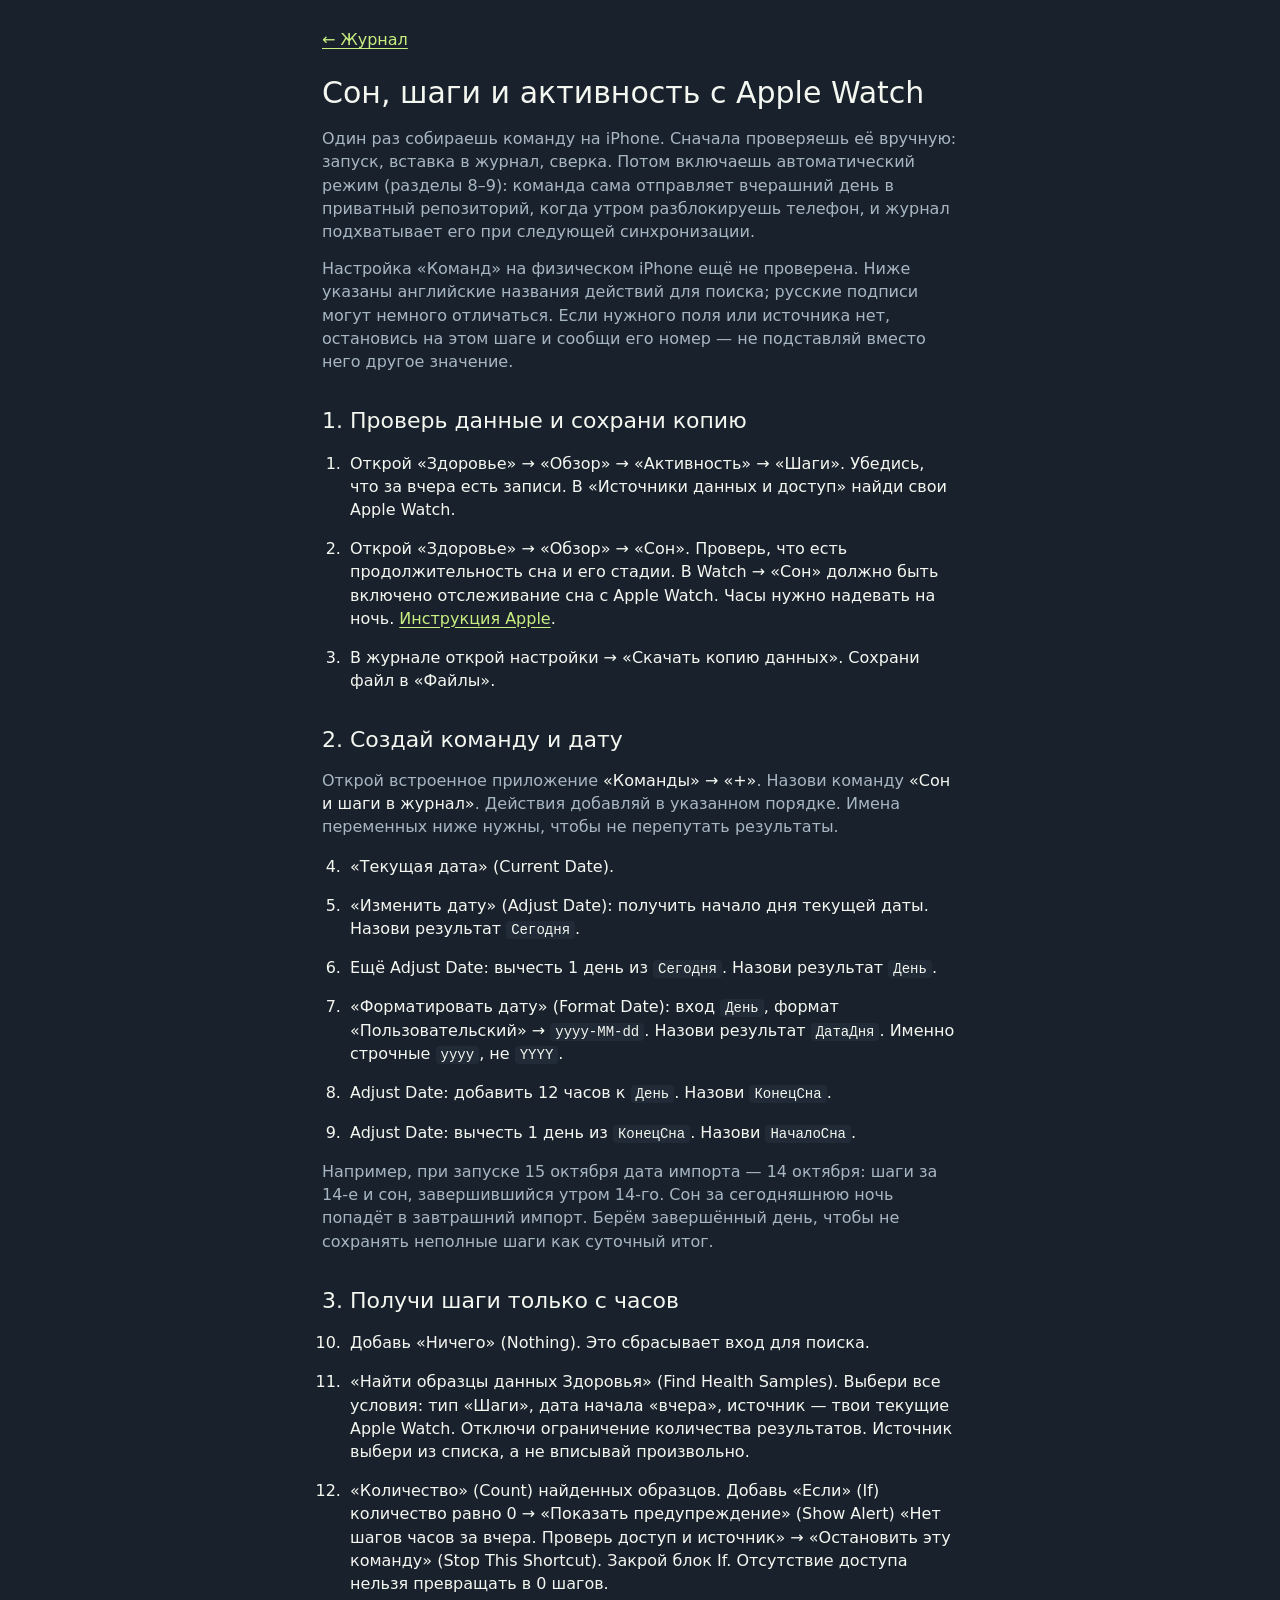
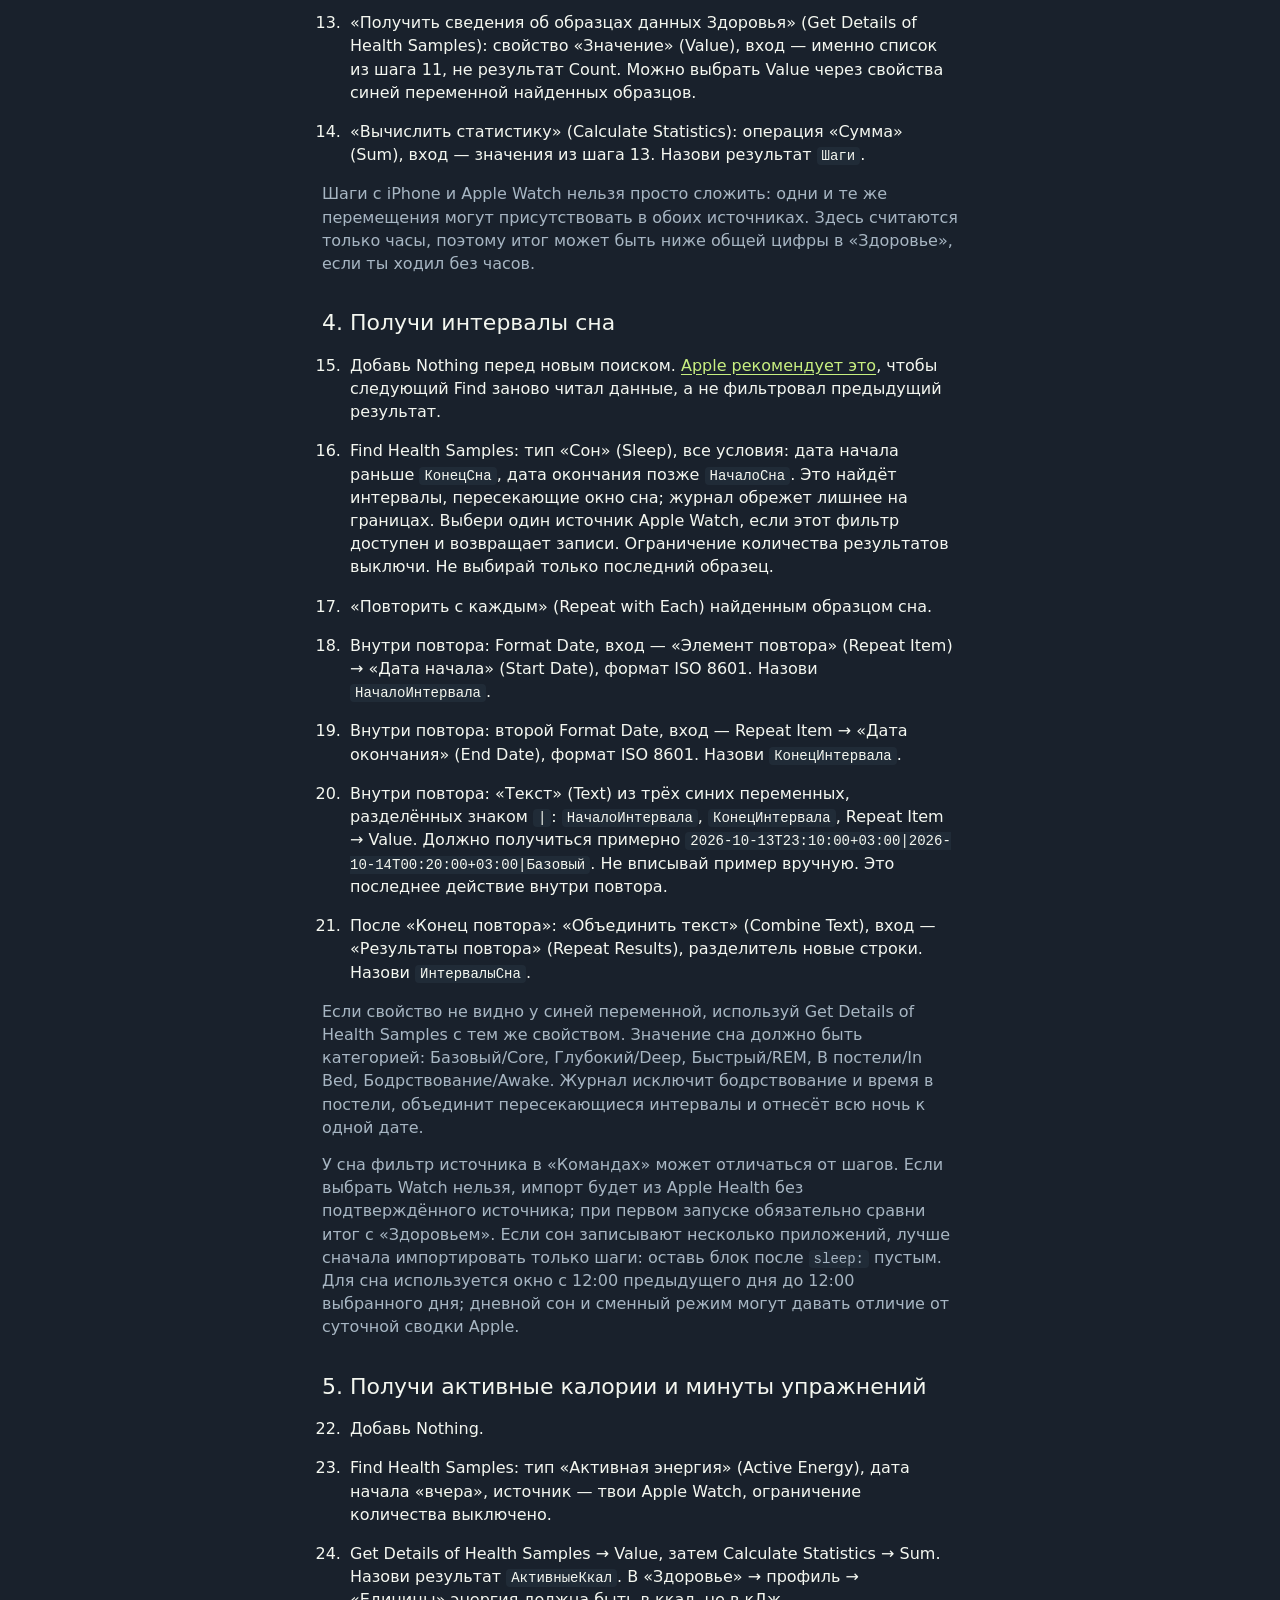
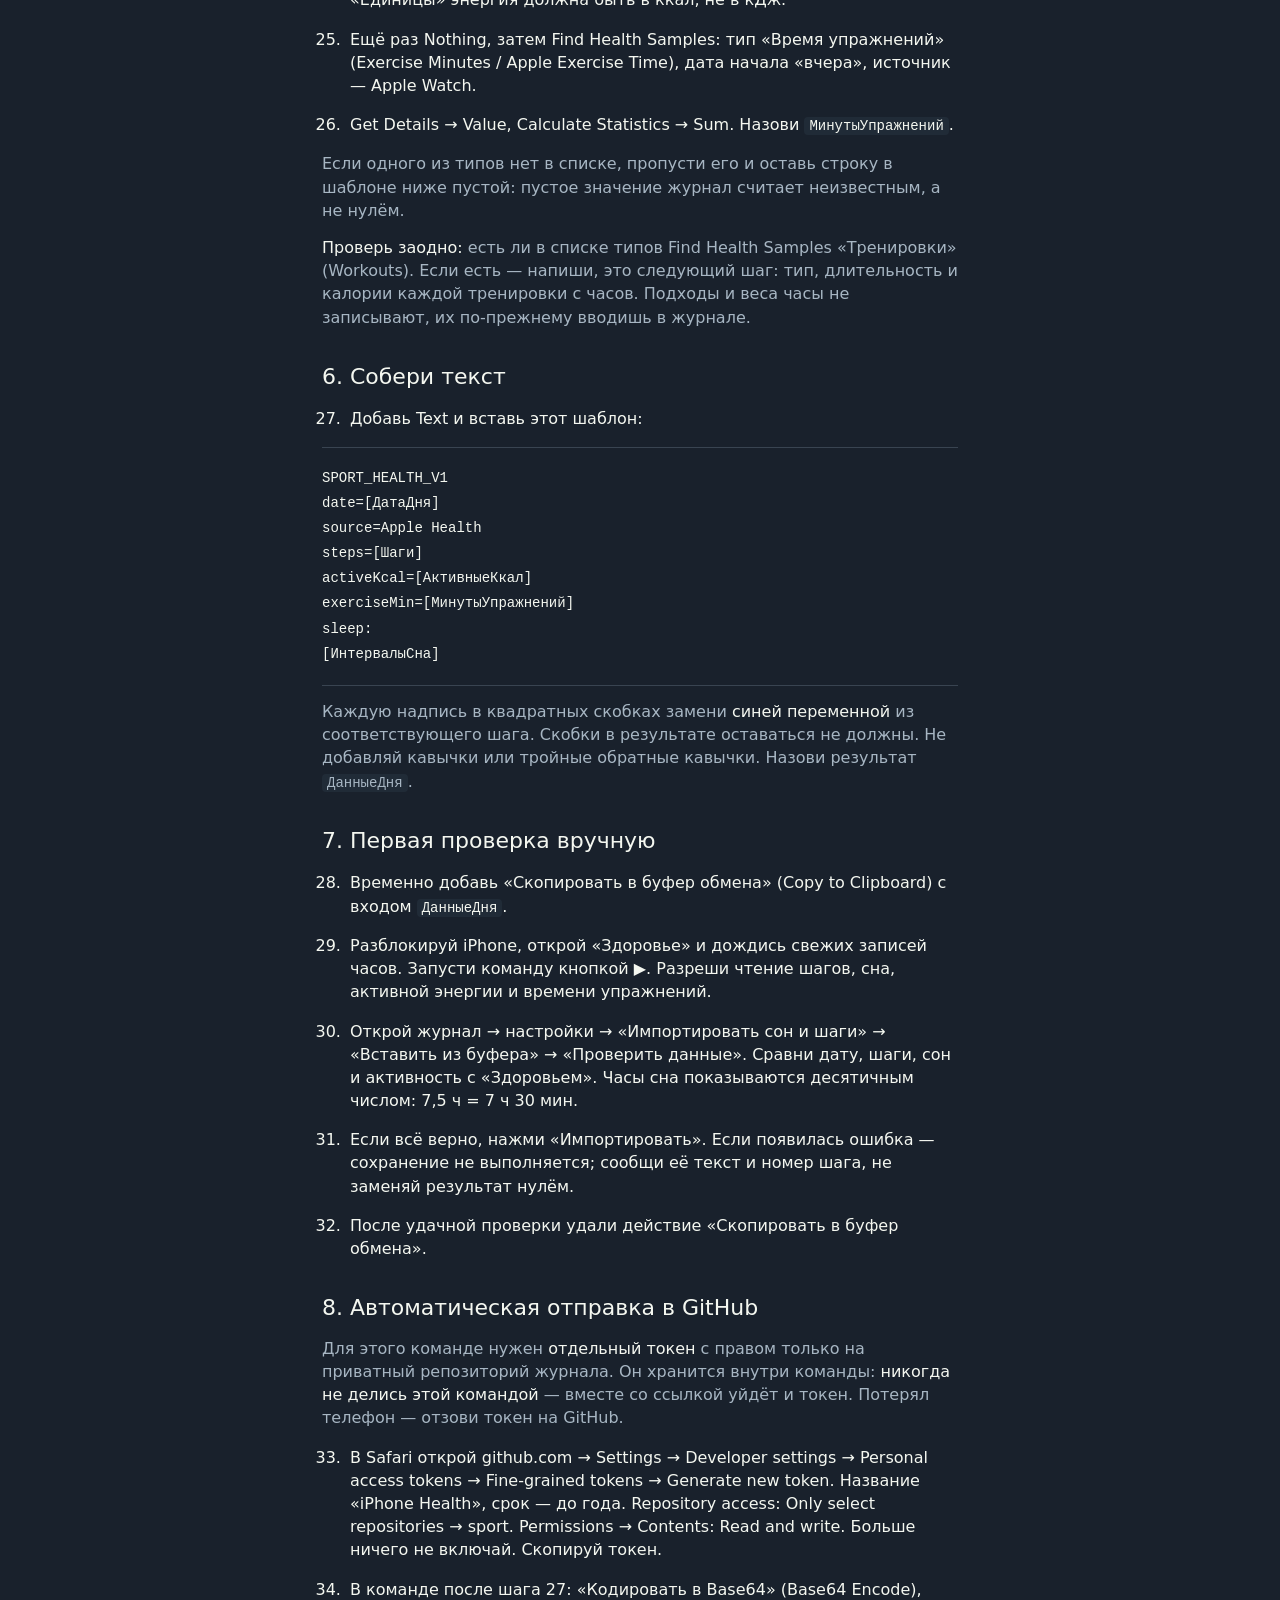
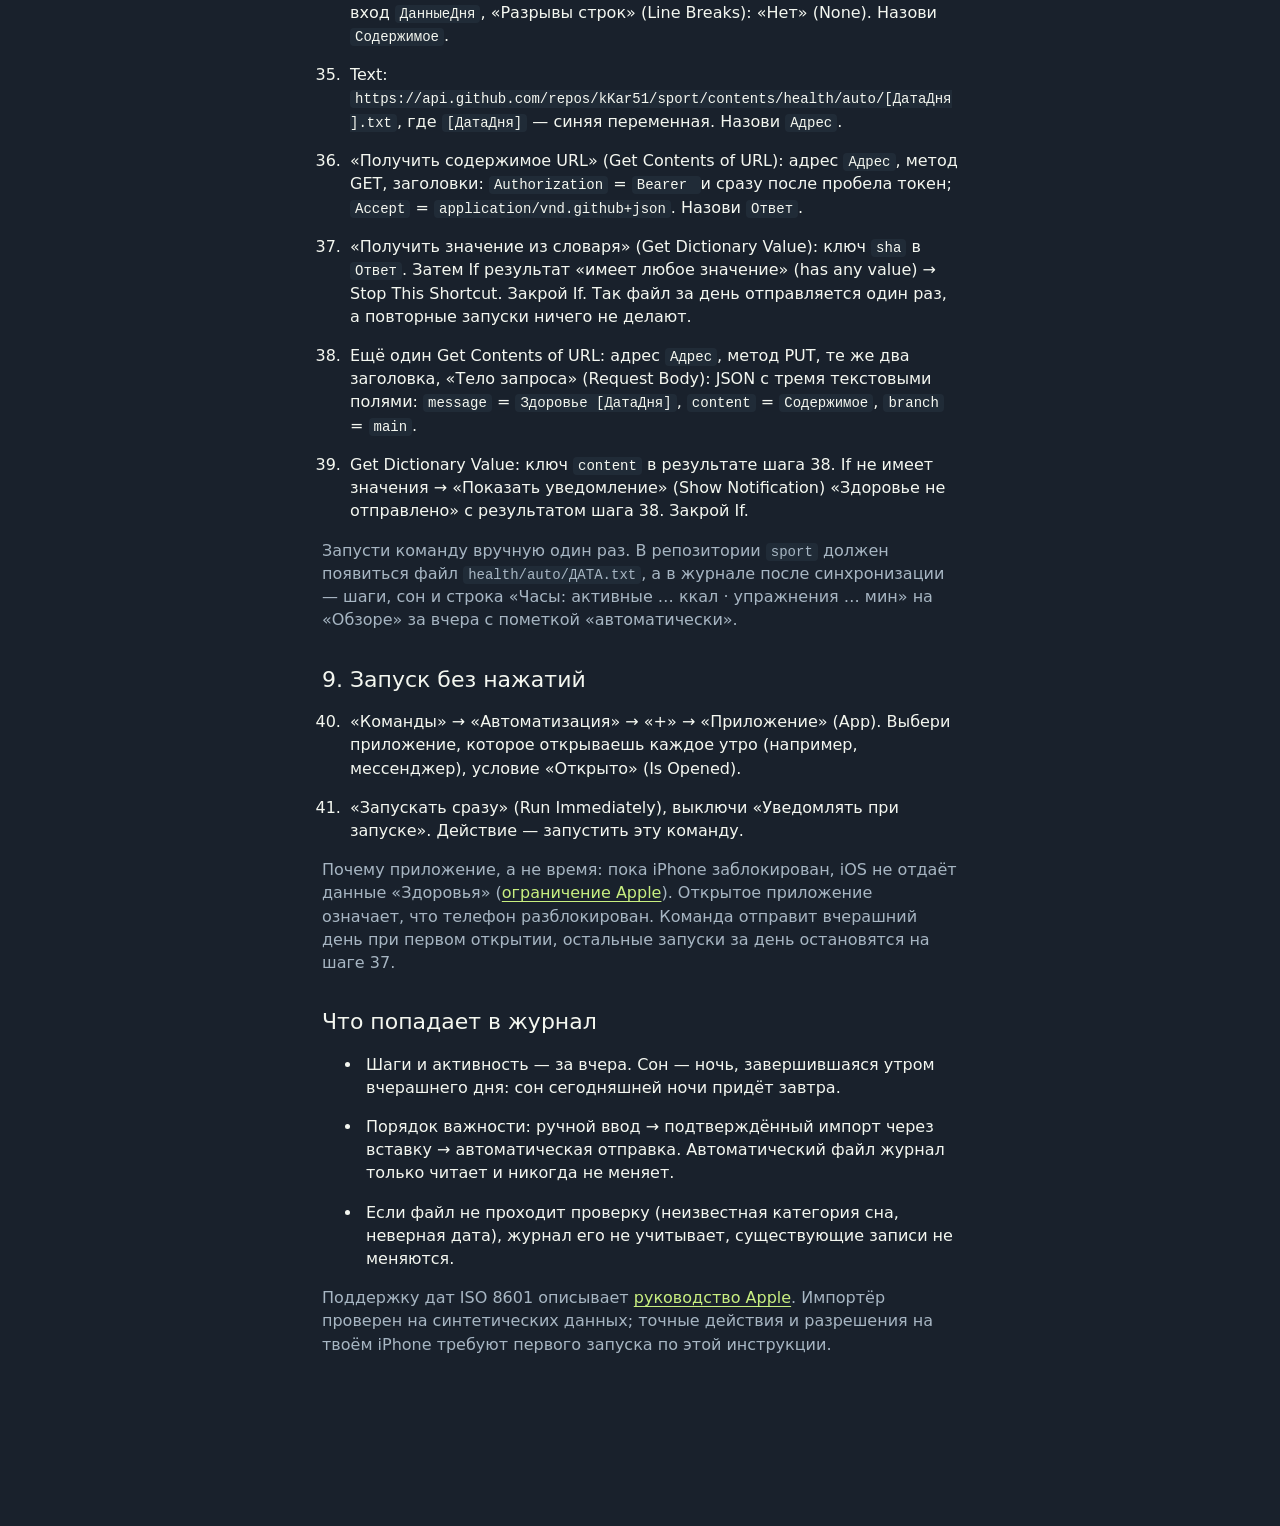
==== commit 067bda0c: "Activity from Apple Watch and automatic upload from the iPhone shortcut Shortcut text accepts option" ====
--- a/health-setup.html
+++ b/health-setup.html
@@ -6,15 +6,15 @@
 <meta name="theme-color" content="#19212c">
 <meta name="referrer" content="no-referrer">
 <meta http-equiv="Content-Security-Policy" content="default-src 'self'; script-src 'none'; style-src 'self'; img-src 'self'; base-uri 'none'; form-action 'none'">
-<title>Сон и шаги · настройка команды</title>
+<title>Apple Watch · настройка команды</title>
 <link rel="stylesheet" href="app.css?v=8">
 <link rel="stylesheet" href="health-setup.css?v=8">
 </head>
 <body>
 <main class="setup-guide">
 <a href="./">← Журнал</a>
-<h1>Сон и шаги без дополнительных приложений</h1>
-<p>Один раз собираешь команду на iPhone. Дальше запускаешь её, открываешь журнал и вставляешь результат. Это импорт по твоему действию: фоновой передачи пока нет. Токен GitHub в команду добавлять не нужно.</p>
+<h1>Сон, шаги и активность с Apple Watch</h1>
+<p>Один раз собираешь команду на iPhone. Сначала проверяешь её вручную: запуск, вставка в журнал, сверка. Потом включаешь автоматический режим (разделы 8–9): команда сама отправляет вчерашний день в приватный репозиторий, когда утром разблокируешь телефон, и журнал подхватывает его при следующей синхронизации.</p>
 <p>Настройка «Команд» на физическом iPhone ещё не проверена. Ниже указаны английские названия действий для поиска; русские подписи могут немного отличаться. Если нужного поля или источника нет, остановись на этом шаге и сообщи его номер — не подставляй вместо него другое значение.</p>
 
 <h2>1. Проверь данные и сохрани копию</h2>
@@ -59,35 +59,67 @@
 <p>Если свойство не видно у синей переменной, используй Get Details of Health Samples с тем же свойством. Значение сна должно быть категорией: Базовый/Core, Глубокий/Deep, Быстрый/REM, В постели/In Bed, Бодрствование/Awake. Журнал исключит бодрствование и время в постели, объединит пересекающиеся интервалы и отнесёт всю ночь к одной дате.</p>
 <p>У сна фильтр источника в «Командах» может отличаться от шагов. Если выбрать Watch нельзя, импорт будет из Apple Health без подтверждённого источника; при первом запуске обязательно сравни итог с «Здоровьем». Если сон записывают несколько приложений, лучше сначала импортировать только шаги: оставь блок после <code>sleep:</code> пустым. Для сна используется окно с 12:00 предыдущего дня до 12:00 выбранного дня; дневной сон и сменный режим могут давать отличие от суточной сводки Apple.</p>
 
-<h2>5. Скопируй результат</h2>
+<h2>5. Получи активные калории и минуты упражнений</h2>
 <ol start="22">
+<li>Добавь <b>Nothing</b>.</li>
+<li><b>Find Health Samples</b>: тип <b>«Активная энергия» (Active Energy)</b>, дата начала <b>«вчера»</b>, источник — твои Apple Watch, ограничение количества выключено.</li>
+<li><b>Get Details of Health Samples → Value</b>, затем <b>Calculate Statistics → Sum</b>. Назови результат <code>АктивныеКкал</code>. В «Здоровье» → профиль → «Единицы» энергия должна быть в <b>ккал</b>, не в кДж.</li>
+<li>Ещё раз <b>Nothing</b>, затем <b>Find Health Samples</b>: тип <b>«Время упражнений» (Exercise Minutes / Apple Exercise Time)</b>, дата начала <b>«вчера»</b>, источник — Apple Watch.</li>
+<li><b>Get Details → Value</b>, <b>Calculate Statistics → Sum</b>. Назови <code>МинутыУпражнений</code>.</li>
+</ol>
+<p>Если одного из типов нет в списке, пропусти его и оставь строку в шаблоне ниже пустой: пустое значение журнал считает неизвестным, а не нулём.</p>
+<p><b>Проверь заодно:</b> есть ли в списке типов Find Health Samples «Тренировки» (Workouts). Если есть — напиши, это следующий шаг: тип, длительность и калории каждой тренировки с часов. Подходы и веса часы не записывают, их по-прежнему вводишь в журнале.</p>
+
+<h2>6. Собери текст</h2>
+<ol start="27">
 <li>Добавь <b>Text</b> и вставь этот шаблон:</li>
 </ol>
 <pre>SPORT_HEALTH_V1
 date=[ДатаДня]
 source=Apple Health
 steps=[Шаги]
+activeKcal=[АктивныеКкал]
+exerciseMin=[МинутыУпражнений]
 sleep:
 [ИнтервалыСна]</pre>
-<p>Каждую надпись в квадратных скобках замени <b>синей переменной</b> из соответствующего шага. Скобки в результате оставаться не должны. Не добавляй кавычки или тройные обратные кавычки.</p>
-<ol start="23">
-<li><b>«Скопировать в буфер обмена» (Copy to Clipboard)</b>: вход — текст шага 22.</li>
-<li><b>Show Alert</b>: «Данные скопированы. Открой журнал → настройки → Сон и шаги → Вставить». Сохрани команду.</li>
+<p>Каждую надпись в квадратных скобках замени <b>синей переменной</b> из соответствующего шага. Скобки в результате оставаться не должны. Не добавляй кавычки или тройные обратные кавычки. Назови результат <code>ДанныеДня</code>.</p>
+
+<h2>7. Первая проверка вручную</h2>
+<ol start="28">
+<li>Временно добавь <b>«Скопировать в буфер обмена» (Copy to Clipboard)</b> с входом <code>ДанныеДня</code>.</li>
+<li>Разблокируй iPhone, открой «Здоровье» и дождись свежих записей часов. Запусти команду кнопкой ▶. Разреши чтение шагов, сна, активной энергии и времени упражнений.</li>
+<li>Открой журнал → <b>настройки → «Импортировать сон и шаги»</b> → <b>«Вставить из буфера»</b> → <b>«Проверить данные»</b>. Сравни дату, шаги, сон и активность с «Здоровьем». Часы сна показываются десятичным числом: <b>7,5 ч = 7 ч 30 мин</b>.</li>
+<li>Если всё верно, нажми <b>«Импортировать»</b>. Если появилась ошибка — сохранение не выполняется; сообщи её текст и номер шага, не заменяй результат нулём.</li>
+<li>После удачной проверки удали действие «Скопировать в буфер обмена».</li>
 </ol>
 
-<h2>6. Первый запуск и импорт</h2>
-<ol start="25">
-<li>Разблокируй iPhone, открой «Здоровье» и дождись появления свежих записей часов. Запусти команду кнопкой ▶. Разреши чтение шагов и сна, когда iOS спросит. Запись в «Здоровье» этой команде не нужна.</li>
-<li>Открой <b>свой установленный журнал</b>, затем <b>настройки → «Импортировать сон и шаги»</b>. Нажми <b>«Вставить из буфера»</b>. Если браузер не даёт читать буфер, удерживай поле текста → «Вставить».</li>
-<li>Нажми <b>«Проверить данные»</b>. Сравни дату, шаги часов и сон с «Здоровьем». Часы показываются десятичным числом: <b>7,5 ч = 7 ч 30 мин</b>.</li>
-<li>Если всё верно, нажми <b>«Импортировать»</b>. Откроется выбранный день в «Вес и замеры». Повторный импорт не складывает значения повторно. Уже введённые вручную значения остаются основными; импорт хранится отдельно.</li>
-<li>При подключённом GitHub дождись обычного статуса <b>«В GitHub»</b>. Передаются только подготовленные сон и шаги. Команда сама ничего не отправляет в сеть.</li>
+<h2>8. Автоматическая отправка в GitHub</h2>
+<p>Для этого команде нужен <b>отдельный токен</b> с правом только на приватный репозиторий журнала. Он хранится внутри команды: <b>никогда не делись этой командой</b> — вместе со ссылкой уйдёт и токен. Потерял телефон — отзови токен на GitHub.</p>
+<ol start="33">
+<li>В Safari открой github.com → <b>Settings → Developer settings → Personal access tokens → Fine-grained tokens → Generate new token</b>. Название «iPhone Health», срок — до года. <b>Repository access: Only select repositories → sport</b>. <b>Permissions → Contents: Read and write</b>. Больше ничего не включай. Скопируй токен.</li>
+<li>В команде после шага 27: <b>«Кодировать в Base64» (Base64 Encode)</b>, вход <code>ДанныеДня</code>, <b>«Разрывы строк» (Line Breaks): «Нет» (None)</b>. Назови <code>Содержимое</code>.</li>
+<li><b>Text</b>: <code>https://api.github.com/repos/kKar51/sport/contents/health/auto/[ДатаДня].txt</code>, где <code>[ДатаДня]</code> — синяя переменная. Назови <code>Адрес</code>.</li>
+<li><b>«Получить содержимое URL» (Get Contents of URL)</b>: адрес <code>Адрес</code>, метод <b>GET</b>, заголовки: <code>Authorization</code> = <code>Bearer </code> и сразу после пробела токен; <code>Accept</code> = <code>application/vnd.github+json</code>. Назови <code>Ответ</code>.</li>
+<li><b>«Получить значение из словаря» (Get Dictionary Value)</b>: ключ <code>sha</code> в <code>Ответ</code>. Затем <b>If</b> результат <b>«имеет любое значение» (has any value)</b> → <b>Stop This Shortcut</b>. Закрой If. Так файл за день отправляется один раз, а повторные запуски ничего не делают.</li>
+<li>Ещё один <b>Get Contents of URL</b>: адрес <code>Адрес</code>, метод <b>PUT</b>, те же два заголовка, <b>«Тело запроса» (Request Body): JSON</b> с тремя текстовыми полями: <code>message</code> = <code>Здоровье [ДатаДня]</code>, <code>content</code> = <code>Содержимое</code>, <code>branch</code> = <code>main</code>.</li>
+<li><b>Get Dictionary Value</b>: ключ <code>content</code> в результате шага 38. <b>If</b> не имеет значения → <b>«Показать уведомление» (Show Notification)</b> «Здоровье не отправлено» с результатом шага 38. Закрой If.</li>
 </ol>
-<p>Если появилась неизвестная категория сна, ошибка даты или пустые данные — сохранение не выполняется. Сообщи текст ошибки; существующие записи останутся на месте. На первом запуске не исправляй ошибку заменой результата на 0.</p>
+<p>Запусти команду вручную один раз. В репозитории <code>sport</code> должен появиться файл <code>health/auto/ДАТА.txt</code>, а в журнале после синхронизации — шаги, сон и строка «Часы: активные … ккал · упражнения … мин» на «Обзоре» за вчера с пометкой «автоматически».</p>
 
-<h2>Каждый день</h2>
-<p><b>Запустить команду → открыть журнал → «Вставить из буфера» → «Проверить данные» → «Импортировать».</b> Команду можно вынести на экран «Домой». Автоматическую отправку по расписанию этот вариант не делает. На заблокированном iPhone чтение здоровья может быть недоступно: <a href="https://developer.apple.com/documentation/healthkit/protecting-user-privacy" target="_blank" rel="noopener noreferrer">ограничение Apple</a>.</p>
-<p>Поддержку дат ISO 8601 описывает <a href="https://support.apple.com/guide/shortcuts/technical-standards-apdfd459e13d/ios" target="_blank" rel="noopener noreferrer">руководство Apple</a>. Работа импортёра проверяется отдельно на синтетических данных; точные действия и разрешения на твоём iPhone требуют первого запуска по этой инструкции.</p>
+<h2>9. Запуск без нажатий</h2>
+<ol start="40">
+<li>«Команды» → <b>«Автоматизация» → «+» → «Приложение» (App)</b>. Выбери приложение, которое открываешь каждое утро (например, мессенджер), условие <b>«Открыто» (Is Opened)</b>.</li>
+<li><b>«Запускать сразу» (Run Immediately)</b>, выключи «Уведомлять при запуске». Действие — запустить эту команду.</li>
+</ol>
+<p>Почему приложение, а не время: пока iPhone заблокирован, iOS не отдаёт данные «Здоровья» (<a href="https://developer.apple.com/documentation/healthkit/protecting-user-privacy" target="_blank" rel="noopener noreferrer">ограничение Apple</a>). Открытое приложение означает, что телефон разблокирован. Команда отправит вчерашний день при первом открытии, остальные запуски за день остановятся на шаге 37.</p>
+
+<h2>Что попадает в журнал</h2>
+<ul>
+<li><b>Шаги и активность</b> — за вчера. <b>Сон</b> — ночь, завершившаяся утром вчерашнего дня: сон сегодняшней ночи придёт завтра.</li>
+<li>Порядок важности: ручной ввод → подтверждённый импорт через вставку → автоматическая отправка. Автоматический файл журнал только читает и никогда не меняет.</li>
+<li>Если файл не проходит проверку (неизвестная категория сна, неверная дата), журнал его не учитывает, существующие записи не меняются.</li>
+</ul>
+<p>Поддержку дат ISO 8601 описывает <a href="https://support.apple.com/guide/shortcuts/technical-standards-apdfd459e13d/ios" target="_blank" rel="noopener noreferrer">руководство Apple</a>. Импортёр проверен на синтетических данных; точные действия и разрешения на твоём iPhone требуют первого запуска по этой инструкции.</p>
 </main>
 </body>
 </html>
--- a/app.css
+++ b/app.css
@@ -353,4 +353,42 @@
 .health-preview-values dd small{display:block;font-size:12px;color:var(--muted);margin-top:4px}
 .health-import-error{color:var(--bad)}
 #health-json{overflow-wrap:anywhere}
+.daily-entry{padding-bottom:20px;border-bottom:1px solid var(--line)}
+.daily-entry>h2{font-size:28px;font-weight:500;letter-spacing:-.6px;margin-bottom:12px}
+.daily-entry .datebar{margin-bottom:4px;padding-bottom:8px}
+.daily-row{display:flex;align-items:center;justify-content:space-between;gap:12px;min-height:65px;border-bottom:1px solid var(--line)}
+.daily-row>div:first-child{min-width:0}
+.daily-metric{min-height:44px;background:none;border:0;padding:7px 0;display:flex;align-items:center;gap:7px;color:var(--ink);font-size:16px;text-align:left}
+.daily-metric svg{width:16px;height:16px;color:var(--muted);flex:none}
+.daily-value{display:flex;align-items:baseline;justify-content:flex-end;gap:7px;flex-shrink:0}
+.daily-value input{width:112px;min-height:48px;border:0;border-bottom:1px solid var(--muted);border-radius:0;background:none;padding:6px 2px;text-align:right;font-size:26px;font-variant-numeric:tabular-nums}
+.daily-value input::placeholder{color:var(--muted)}
+.daily-value span{color:var(--muted);font-size:13px}
+.daily-sleep input{width:42px;font-size:24px}
+.daily-previous{font-size:12px;color:var(--muted);margin-top:6px;overflow-wrap:anywhere}
+.daily-measures{margin-top:8px}
+.daily-measures .daily-metric{font-size:14px}
+.daily-measures .daily-value input{font-size:23px;width:96px}
+.daily-actions{margin-top:13px;display:flex;align-items:center;gap:8px 16px;flex-wrap:wrap}
+.daily-actions>.btn{flex:1;min-width:190px}
+.daily-status{font-size:12px;line-height:1.5;color:var(--muted);margin-top:8px;min-height:18px}
+.progress-periods{display:flex;gap:8px 20px;flex-wrap:wrap;align-items:center}
+.progress-insights{display:grid;gap:9px}
+.progress-periods button{min-height:44px;border:0;border-bottom:2px solid transparent;background:none;color:var(--muted);padding:8px 0;font-size:14px}
+.progress-periods button[aria-pressed="true"]{color:var(--accent);border-bottom-color:var(--accent)}
+.progress-summary{display:grid;grid-template-columns:repeat(2,minmax(0,1fr));gap:18px}
+.progress-summary>div:only-child{grid-column:1/-1}
+.progress-summary span{font-size:12px;color:var(--muted);display:block;line-height:1.5}
+.progress-summary strong{display:block;font-size:25px;font-weight:400;line-height:1.3;margin-top:7px;font-variant-numeric:tabular-nums;overflow-wrap:anywhere}
+.progress-summary strong small{font-size:13px;color:var(--muted)}
+.progress-legend{display:flex;flex-wrap:wrap;gap:8px 20px;font-size:12px;color:var(--muted)}
+.progress-trend-label{color:var(--accent)}
+.progress-detail{border-block:1px solid var(--line);padding:15px 0;display:grid;gap:8px}
+.progress-detail>b{font-size:15px;font-weight:500}
+.progress-records{margin:0}
+.progress-records>summary{font-size:14px;min-height:44px;padding:12px 0}
+.progress-record-list{display:grid}
+.progress-record-list button{display:flex;align-items:center;justify-content:space-between;gap:20px;min-height:48px;border:0;border-bottom:1px solid var(--line);background:none;padding:10px 0;text-align:left;font-size:14px}
+.progress-record-list button span:last-child{text-align:right;overflow-wrap:anywhere}
+@media(max-width:360px){.daily-row{gap:6px}.daily-value{gap:4px}.daily-value input{width:90px}.daily-sleep input{width:37px}.daily-metric{gap:5px}.daily-actions>.btn{min-width:160px}}
 @media(max-width:360px){.wrap{padding-inline:16px}.top-in{padding-inline:16px}.top-side{max-width:50%}.calendar{margin-inline:-16px}.datebar .d b{font-size:15px}.overview-title h2{font-size:29px}.result-row{gap:10px}.result-value{font-size:15px}}
